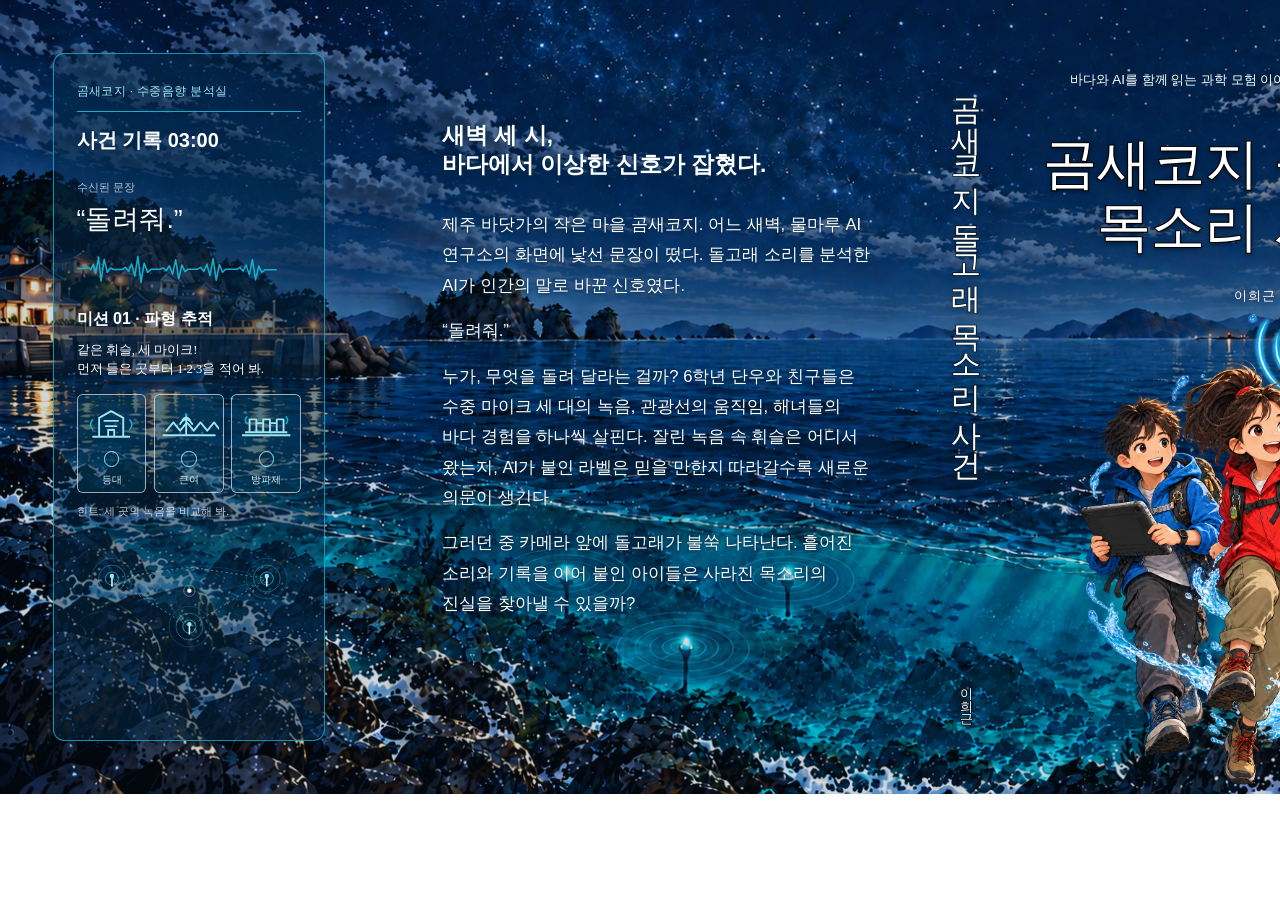
==== book/cover/cover-spread.html @ 7e7b638b "Clarify flap sound-tracking mission" ====
<!doctype html>
<html lang="ko">
<head>
<meta charset="utf-8">
<title>곰새코지 돌고래 목소리 사건 표지 펼침 시안</title>
<style>
@page{size:511mm 210mm;margin:0}
*{box-sizing:border-box}
html,body{margin:0;width:511mm;height:210mm}
body{font-family:"Nanum Gothic","Noto Sans CJK KR","Apple SD Gothic Neo",sans-serif;color:#fff}
.spread{position:relative;width:511mm;height:210mm;display:flex;overflow:hidden;background:url('../images/cover-wrap-panorama-v11.png') center/100% 100% no-repeat}
.spread:before{content:"";position:absolute;inset:0;background:rgba(6,43,74,.18);pointer-events:none;z-index:1}
.flap{position:relative;z-index:2;height:210mm;width:100mm;flex:none;padding:14mm;background:transparent;color:#fff}
.flap-card{height:182mm;border:.35mm solid rgba(22,174,207,.8);border-radius:3mm;padding:8mm 6mm;background:rgba(6,43,74,.48);position:relative}
.flap .eyebrow{font-size:9pt;line-height:1.3;color:#9be7f3;letter-spacing:.03em}
.flap .rule{height:.25mm;background:#16aeca;margin:3mm 0 4mm}
.flap h2{font-family:"Nanum Gothic","Apple SD Gothic Neo",sans-serif;font-size:15pt;line-height:1.3;margin:0 0 7mm}
.flap .label{font-size:8.5pt;color:rgba(255,255,255,.72);margin-bottom:2mm}
.flap .quote{font-family:"BM Yeonsung","배달의민족 연성",sans-serif;font-size:20pt;line-height:1.3;margin:0 0 2mm}
.flap .signal{display:block;width:100%;height:13mm;margin:0 0 4mm}
.flap h3{font-family:"Nanum Gothic","Apple SD Gothic Neo",sans-serif;font-size:12pt;line-height:1.3;margin:0 0 3mm}
.flap .challenge{font-family:"Nanum Myeongjo",serif;font-size:9.5pt;line-height:1.5;margin:0 0 4mm}
.flap .sites{display:flex;gap:2mm}
.flap .site{flex:1;min-width:0;text-align:center;padding:2mm 1mm 1.5mm;border:.3mm solid rgba(255,255,255,.62);border-radius:1.5mm;background:rgba(7,80,112,.28)}
.flap .site svg{display:block;width:100%;height:12mm;margin:0 auto 1mm}
.flap .site-name{font-size:7.5pt;line-height:1.2;white-space:nowrap;color:#d8f8fb}
.flap .order{display:inline-flex;width:4mm;height:4mm;align-items:center;justify-content:center;border:.3mm solid #9be7f3;border-radius:50%;color:#9be7f3;font-size:6.5pt;line-height:1;margin-bottom:1mm}
.flap .hint{font-size:8pt;line-height:1.4;color:rgba(255,255,255,.78);margin-top:3mm}
.flap .sonar-map{display:block;width:100%;height:37mm;margin-top:2mm}
.flap .name-label{font-size:8.5pt;color:rgba(255,255,255,.74);margin-top:8mm}
.flap .name-line{height:7mm;border-bottom:.3mm solid rgba(255,255,255,.85);margin-bottom:6mm}
.flap .role-title{font-family:"Nanum Gothic","Apple SD Gothic Neo",sans-serif;font-size:10pt;margin:0 0 4mm}
.flap .role{font-family:"Nanum Myeongjo",serif;font-size:9pt;line-height:1.65;margin:0}
.flap .role span{display:inline-block;width:3mm;height:3mm;border:.3mm solid #fff;margin-right:2mm;vertical-align:middle}
.flap .case-label{font-size:8pt;line-height:1.3;color:#9be7f3;margin-top:8mm;padding-top:4mm;border-top:1px solid rgba(255,255,255,.45)}
.flap .case{font-family:"BM Yeonsung","배달의민족 연성",sans-serif;font-size:11pt;line-height:1.4;margin:2mm 0 0}
.core{position:relative;z-index:2;width:311mm;height:210mm;flex:none;display:grid;grid-template-columns:148mm 15mm 148mm;overflow:hidden;background:transparent}
.back,.spine,.front{position:relative;height:210mm;min-width:0}
.back{padding:32mm 17mm 12mm;color:#fff}
.back h2{font-family:"BM Yeonsung","배달의민족 연성",sans-serif;font-size:17pt;line-height:1.3;margin:0 0 8mm;word-break:keep-all;text-shadow:0 1px 3px #062b4a}
.back p{font-family:"BM Yeonsung","배달의민족 연성",sans-serif;font-size:12.5pt;line-height:1.82;margin:0 0 4mm;word-break:keep-all;overflow-wrap:normal;text-shadow:0 1px 3px #062b4a}
.spine{display:flex;align-items:center;justify-content:center;color:#fff}
.spine-title,.spine-author{position:absolute;left:50%;transform:translateX(-50%);writing-mode:vertical-rl;white-space:nowrap;font-family:"BM Yeonsung","배달의민족 연성",sans-serif;-webkit-text-stroke:1.3px #000;paint-order:stroke fill;text-shadow:0 1px 4px #062b4a}
.spine-title{top:20mm;font-size:22.5pt;font-weight:400;line-height:1.08}
.spine-author{bottom:20mm;font-size:9.5pt;line-height:1.15}
.front{overflow:hidden;text-align:center;color:#fff}
.front h1{position:absolute;z-index:4;top:35mm;left:-2mm;right:16mm;margin:0;font-family:"BM Yeonsung","배달의민족 연성",sans-serif;font-size:40.8pt;line-height:1.16;font-weight:400;letter-spacing:0;-webkit-text-stroke:2px #000;paint-order:stroke fill;text-shadow:0 2px 5px rgba(0,0,0,.68)}
.front .author{position:absolute;z-index:3;top:76mm;left:51mm;width:36mm;font-family:"BM Yeonsung","배달의민족 연성",sans-serif;font-size:10pt;letter-spacing:.08em;text-shadow:0 1px 4px #062b4a}
.front .tagline{position:absolute;z-index:3;top:19mm;left:20mm;right:-2mm;text-align:left;font-family:"Malgun Gothic","맑은 고딕","Nanum Gothic","Apple SD Gothic Neo",sans-serif;font-size:10pt;line-height:1.25;text-shadow:0 1px 4px #062b4a}
.front .kids{position:absolute;z-index:2;width:109.6mm;left:19.2mm;bottom:1mm}
</style>
</head>
<body>
<main class="spread">
  <section class="flap">
    <div class="flap-card">
      <div class="eyebrow">곰새코지 · 수중음향 분석실</div>
      <div class="rule"></div>
      <h2>사건 기록 03:00</h2>
      <div class="label">수신된 문장</div>
      <div class="quote">“돌려줘.”</div>
      <svg class="signal" viewBox="0 0 720 130" aria-hidden="true">
        <path d="M0 65h28l8-4 8 8 8-18 8 29 9-51 8 76 10-70 10 42 10-14 10 5h28l10-7 10 13 10-24 10 39 10-63 10 83 10-61 11 29 12-10h28l10-4 10 9 10-16 10 27 10-46 10 61 10-44 10 21 10-8h30l10-6 10 13 10-22 10 35 10-54 10 69 10-50 10 25 10-10h36l10-5 10 11 10-19 10 31 10-49 10 65 10-44 10 20 10-8h38" fill="none" stroke="#16aeca" stroke-width="5" stroke-linejoin="round"/>
      </svg>
      <h3>미션 01 · 파형 추적</h3>
      <p class="challenge">같은 휘슬, 세 마이크!<br>먼저 들은 곳부터 1·2·3을 적어 봐.</p>
      <div class="sites">
        <div class="site"><svg viewBox="0 0 80 48" aria-hidden="true"><path d="M16 40h48M24 40V15l16-9 16 9v25M31 19h18M33 26h14M36 40V31h8v9" fill="none" stroke="#9be7f3" stroke-width="2.5" stroke-linecap="round" stroke-linejoin="round"/><path d="M16 17q-7 7 0 14M64 17q7 7 0 14" fill="none" stroke="#16aeca" stroke-width="2"/></svg><span class="order"></span><div class="site-name">등대</div></div>
        <div class="site"><svg viewBox="0 0 80 48" aria-hidden="true"><path d="M6 38h68M10 32l9-11 9 11 9-11 9 11 9-11 9 11 9-11 7 9M36 38V13M31 18q5-7 10 0M28 23q8-12 16 0" fill="none" stroke="#9be7f3" stroke-width="2.5" stroke-linecap="round" stroke-linejoin="round"/><circle cx="36" cy="11" r="2" fill="#16aeca"/></svg><span class="order"></span><div class="site-name">큰여</div></div>
        <div class="site"><svg viewBox="0 0 80 48" aria-hidden="true"><path d="M8 38h64M12 34h56M18 34V17h9v17M27 34V22h9v12M36 34V17h9v17M45 34V22h9v12M54 34V17h9v17" fill="none" stroke="#9be7f3" stroke-width="2.5" stroke-linejoin="round"/><path d="M15 13q-5 5 0 10M66 13q5 5 0 10" fill="none" stroke="#16aeca" stroke-width="2"/></svg><span class="order"></span><div class="site-name">방파제</div></div>
      </div>
      <div class="hint">힌트: 세 곳의 녹음을 비교해 봐.</div>
      <svg class="sonar-map" viewBox="0 0 720 300" aria-label="세 수중 마이크의 신호를 잇는 음향 탐사도">
        <path d="M112 91L360 54 608 91 360 245Z" fill="rgba(22,174,202,.06)" stroke="rgba(155,231,243,.5)" stroke-width="3" stroke-dasharray="7 9"/>
        <path d="M112 91Q360 8 608 91M112 91Q360 174 608 91M360 54Q272 153 360 245M360 54Q448 153 360 245" fill="none" stroke="rgba(22,174,202,.27)" stroke-width="2"/>
        <g fill="none" stroke="#16aeca" stroke-width="3">
          <circle cx="112" cy="91" r="21" opacity=".9"/><circle cx="112" cy="91" r="43" opacity=".55"/><circle cx="112" cy="91" r="65" opacity=".28"/>
          <circle cx="608" cy="91" r="21" opacity=".9"/><circle cx="608" cy="91" r="43" opacity=".55"/><circle cx="608" cy="91" r="65" opacity=".28"/>
          <circle cx="360" cy="245" r="21" opacity=".9"/><circle cx="360" cy="245" r="43" opacity=".55"/><circle cx="360" cy="245" r="65" opacity=".28"/>
        </g>
        <g stroke="#d8f8fb" stroke-width="5" stroke-linecap="round"><path d="M112 87v28M608 87v28M360 241v28"/></g>
        <g fill="#9be7f3"><circle cx="112" cy="83" r="7"/><circle cx="608" cy="83" r="7"/><circle cx="360" cy="237" r="7"/></g>
        <circle cx="360" cy="130" r="7" fill="#fff"/><circle cx="360" cy="130" r="18" fill="none" stroke="rgba(255,255,255,.55)" stroke-width="2"/>
      </svg>
    </div>
  </section>
  <div class="core">
    <section class="back">
      <h2>새벽 세 시,<br>바다에서 이상한 신호가 잡혔다.</h2>
      <p>제주 바닷가의 작은 마을 곰새코지. 어느 새벽, 물마루 AI 연구소의 화면에 낯선 문장이 떴다. 돌고래 소리를 분석한 AI가 인간의 말로 바꾼 신호였다.</p>
      <p>“돌려줘.”</p>
      <p>누가, 무엇을 돌려 달라는 걸까? 6학년 단우와 친구들은 수중 마이크 세 대의 녹음, 관광선의 움직임, 해녀들의 바다 경험을 하나씩 살핀다. 잘린 녹음 속 휘슬은 어디서 왔는지, AI가 붙인 라벨은 믿을 만한지 따라갈수록 새로운 의문이 생긴다.</p>
      <p>그러던 중 카메라 앞에 돌고래가 불쑥 나타난다. 흩어진 소리와 기록을 이어 붙인 아이들은 사라진 목소리의 진실을 찾아낼 수 있을까?</p>
    </section>
    <section class="spine">
      <span class="spine-title">곰새코지 돌고래 목소리 사건</span>
      <span class="spine-author">이희근</span>
    </section>
    <section class="front">
      <div class="tagline">바다와 AI를 함께 읽는 과학 모험 이야기</div>
      <h1>곰새코지 돌고래<br>목소리 사건</h1>
      <div class="author">이희근</div>
      <img class="kids" src="../images/title-adventure.png" alt="돌고래와 바다를 탐사하는 세 아이">
    </section>
  </div>
  <section class="flap">
    <div class="flap-card">
      <div class="eyebrow">곰새코지 바다탐사대</div>
      <div class="rule"></div>
      <h2>나의 탐사대원증</h2>
      <div class="name-label">이름</div>
      <div class="name-line"></div>
      <div class="role-title">내가 맡을 임무를 골라 봐!</div>
      <p class="role"><span></span>소리에 귀 기울이기<br><span></span>잘린 기록 찾아내기<br><span></span>바다의 단서 읽어내기</p>
      <div class="case-label">첫 번째 사건</div>
      <p class="case">“돌려줘.”라고 한 목소리의 주인을 찾아라!</p>
    </div>
  </section>
</main>
</body>
</html>
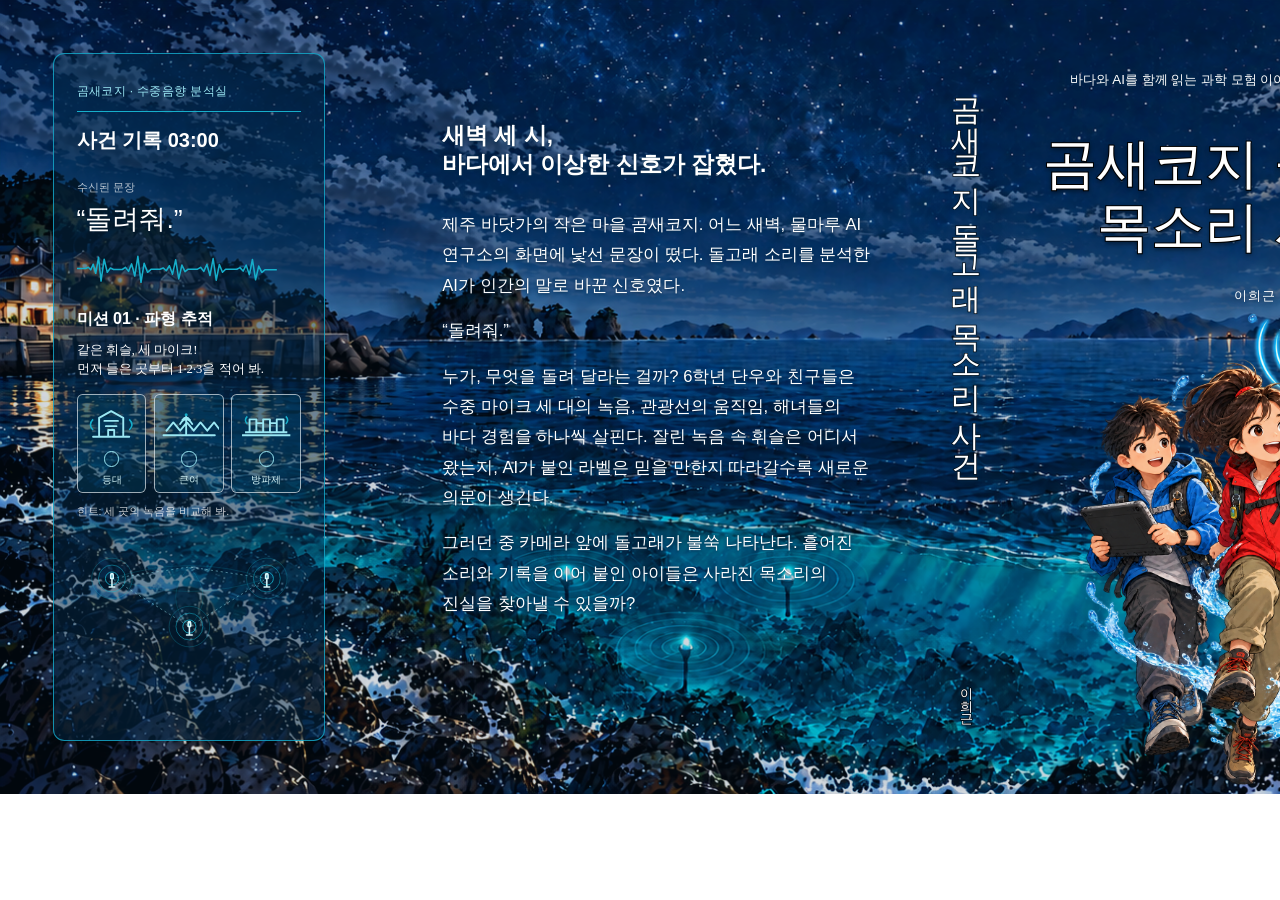
==== commit 2987729d: "Clarify hydrophone icons on flap" ====
--- a/book/cover/cover-spread.html
+++ b/book/cover/cover-spread.html
@@ -78,9 +78,12 @@
           <circle cx="608" cy="91" r="21" opacity=".9"/><circle cx="608" cy="91" r="43" opacity=".55"/><circle cx="608" cy="91" r="65" opacity=".28"/>
           <circle cx="360" cy="245" r="21" opacity=".9"/><circle cx="360" cy="245" r="43" opacity=".55"/><circle cx="360" cy="245" r="65" opacity=".28"/>
         </g>
-        <g stroke="#d8f8fb" stroke-width="5" stroke-linecap="round"><path d="M112 87v28M608 87v28M360 241v28"/></g>
-        <g fill="#9be7f3"><circle cx="112" cy="83" r="7"/><circle cx="608" cy="83" r="7"/><circle cx="360" cy="237" r="7"/></g>
-        <circle cx="360" cy="130" r="7" fill="#fff"/><circle cx="360" cy="130" r="18" fill="none" stroke="rgba(255,255,255,.55)" stroke-width="2"/>
+        <g stroke="#d8f8fb" stroke-width="5" stroke-linecap="round" stroke-linejoin="round">
+          <path d="M112 91v27m-9 0h18m-13-27h8v-12a4 4 0 0 0-8 0z" fill="rgba(11,134,165,.9)"/>
+          <path d="M608 91v27m-9 0h18m-13-27h8v-12a4 4 0 0 0-8 0z" fill="rgba(11,134,165,.9)"/>
+          <path d="M360 245v27m-9 0h18m-13-27h8v-12a4 4 0 0 0-8 0z" fill="rgba(11,134,165,.9)"/>
+        </g>
+        <g fill="#d8f8fb"><circle cx="112" cy="79" r="2.5"/><circle cx="608" cy="79" r="2.5"/><circle cx="360" cy="233" r="2.5"/></g>
       </svg>
     </div>
   </section>
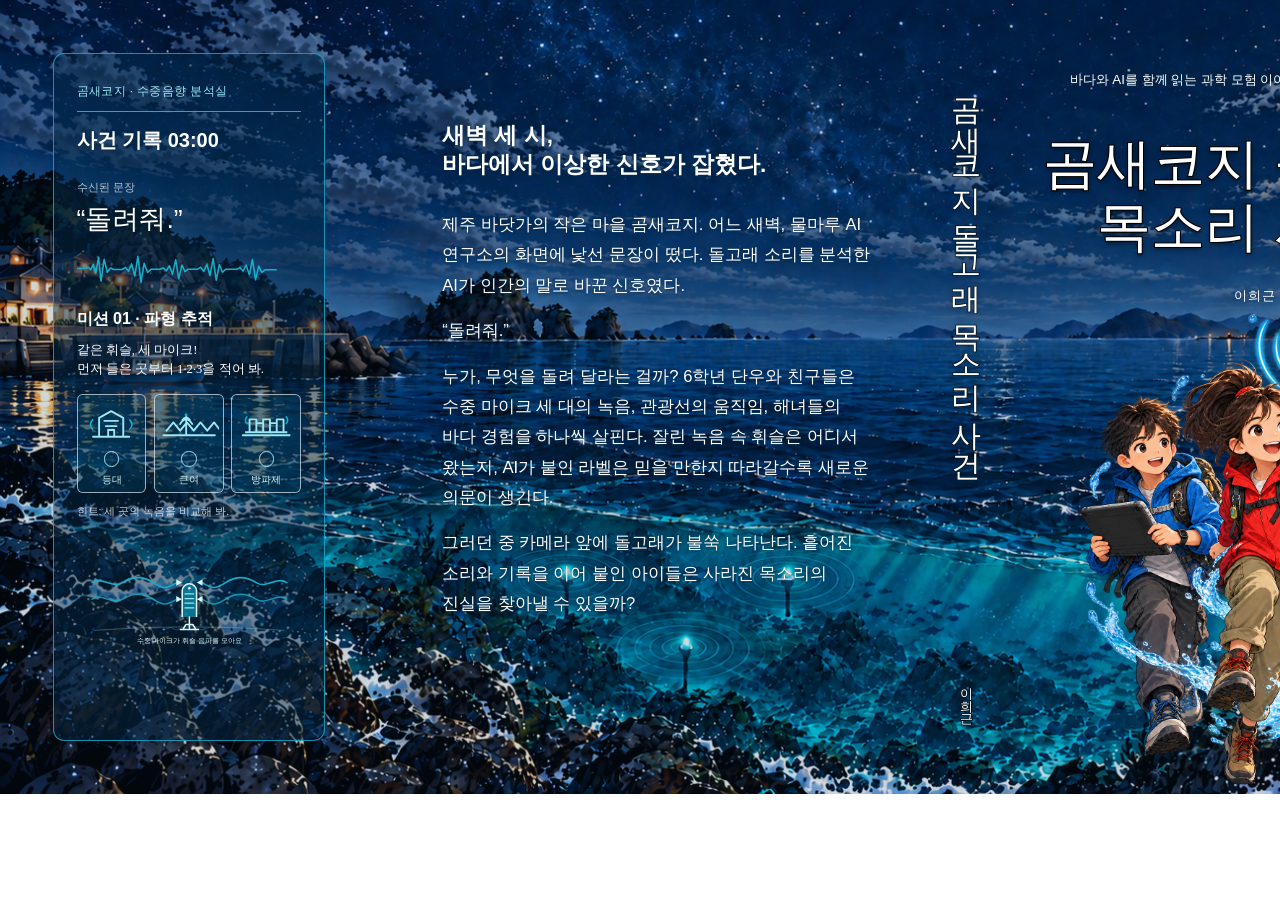
==== commit 38407bb7: "Illustrate sound collection with one hydrophone" ====
--- a/book/cover/cover-spread.html
+++ b/book/cover/cover-spread.html
@@ -26,7 +26,7 @@
 .flap .site-name{font-size:7.5pt;line-height:1.2;white-space:nowrap;color:#d8f8fb}
 .flap .order{display:inline-flex;width:4mm;height:4mm;align-items:center;justify-content:center;border:.3mm solid #9be7f3;border-radius:50%;color:#9be7f3;font-size:6.5pt;line-height:1;margin-bottom:1mm}
 .flap .hint{font-size:8pt;line-height:1.4;color:rgba(255,255,255,.78);margin-top:3mm}
-.flap .sonar-map{display:block;width:100%;height:37mm;margin-top:2mm}
+.flap .sonar-map{display:block;width:100%;height:39mm;margin-top:2mm}
 .flap .name-label{font-size:8.5pt;color:rgba(255,255,255,.74);margin-top:8mm}
 .flap .name-line{height:7mm;border-bottom:.3mm solid rgba(255,255,255,.85);margin-bottom:6mm}
 .flap .role-title{font-family:"Nanum Gothic","Apple SD Gothic Neo",sans-serif;font-size:10pt;margin:0 0 4mm}
@@ -70,20 +70,21 @@
         <div class="site"><svg viewBox="0 0 80 48" aria-hidden="true"><path d="M8 38h64M12 34h56M18 34V17h9v17M27 34V22h9v12M36 34V17h9v17M45 34V22h9v12M54 34V17h9v17" fill="none" stroke="#9be7f3" stroke-width="2.5" stroke-linejoin="round"/><path d="M15 13q-5 5 0 10M66 13q5 5 0 10" fill="none" stroke="#16aeca" stroke-width="2"/></svg><span class="order"></span><div class="site-name">방파제</div></div>
       </div>
       <div class="hint">힌트: 세 곳의 녹음을 비교해 봐.</div>
-      <svg class="sonar-map" viewBox="0 0 720 300" aria-label="세 수중 마이크의 신호를 잇는 음향 탐사도">
-        <path d="M112 91L360 54 608 91 360 245Z" fill="rgba(22,174,202,.06)" stroke="rgba(155,231,243,.5)" stroke-width="3" stroke-dasharray="7 9"/>
-        <path d="M112 91Q360 8 608 91M112 91Q360 174 608 91M360 54Q272 153 360 245M360 54Q448 153 360 245" fill="none" stroke="rgba(22,174,202,.27)" stroke-width="2"/>
-        <g fill="none" stroke="#16aeca" stroke-width="3">
-          <circle cx="112" cy="91" r="21" opacity=".9"/><circle cx="112" cy="91" r="43" opacity=".55"/><circle cx="112" cy="91" r="65" opacity=".28"/>
-          <circle cx="608" cy="91" r="21" opacity=".9"/><circle cx="608" cy="91" r="43" opacity=".55"/><circle cx="608" cy="91" r="65" opacity=".28"/>
-          <circle cx="360" cy="245" r="21" opacity=".9"/><circle cx="360" cy="245" r="43" opacity=".55"/><circle cx="360" cy="245" r="65" opacity=".28"/>
+      <svg class="sonar-map" viewBox="0 0 720 300" aria-label="음파가 한 대의 수중 마이크로 모이는 모습">
+        <path d="M55 245Q360 222 665 245" fill="none" stroke="rgba(155,231,243,.32)" stroke-width="3"/>
+        <path d="M275 244l24-8 19 8 20-8 22 8 20-8 19 8 24-8" fill="none" stroke="rgba(155,231,243,.22)" stroke-width="3"/>
+        <g fill="none" stroke="#16aeca" stroke-width="5" stroke-linecap="round">
+          <path d="M48 92 C82 70 112 114 146 92 S210 70 244 92 S286 112 320 92"/>
+          <path d="M48 145 C82 123 112 167 146 145 S210 123 244 145 S286 165 320 145" opacity=".8"/>
+          <path d="M672 92 C638 70 608 114 574 92 S510 70 476 92 S434 112 400 92"/>
+          <path d="M672 145 C638 123 608 167 574 145 S510 123 476 145 S434 165 400 145" opacity=".8"/>
         </g>
-        <g stroke="#d8f8fb" stroke-width="5" stroke-linecap="round" stroke-linejoin="round">
-          <path d="M112 91v27m-9 0h18m-13-27h8v-12a4 4 0 0 0-8 0z" fill="rgba(11,134,165,.9)"/>
-          <path d="M608 91v27m-9 0h18m-13-27h8v-12a4 4 0 0 0-8 0z" fill="rgba(11,134,165,.9)"/>
-          <path d="M360 245v27m-9 0h18m-13-27h8v-12a4 4 0 0 0-8 0z" fill="rgba(11,134,165,.9)"/>
-        </g>
-        <g fill="#d8f8fb"><circle cx="112" cy="79" r="2.5"/><circle cx="608" cy="79" r="2.5"/><circle cx="360" cy="233" r="2.5"/></g>
+        <path d="M318 82l18 10-18 10zM402 82l-18 10 18 10zM318 135l18 10-18 10zM402 135l-18 10 18 10z" fill="#d8f8fb"/>
+        <path d="M337 202V119a23 23 0 0 1 46 0v83" fill="rgba(11,134,165,.82)" stroke="#d8f8fb" stroke-width="5"/>
+        <path d="M346 128h28M346 143h28M346 158h28M346 173h28" stroke="#9be7f3" stroke-width="4" stroke-linecap="round"/>
+        <path d="M360 202v40m-29 0h58m-49-1 9-15h22l9 15" fill="none" stroke="#d8f8fb" stroke-width="5" stroke-linecap="round" stroke-linejoin="round"/>
+        <circle cx="360" cy="110" r="4" fill="#fff"/>
+        <text x="360" y="284" fill="#d8f8fb" font-size="22" text-anchor="middle" font-family="sans-serif">수중 마이크가 휘슬 음파를 모아요</text>
       </svg>
     </div>
   </section>
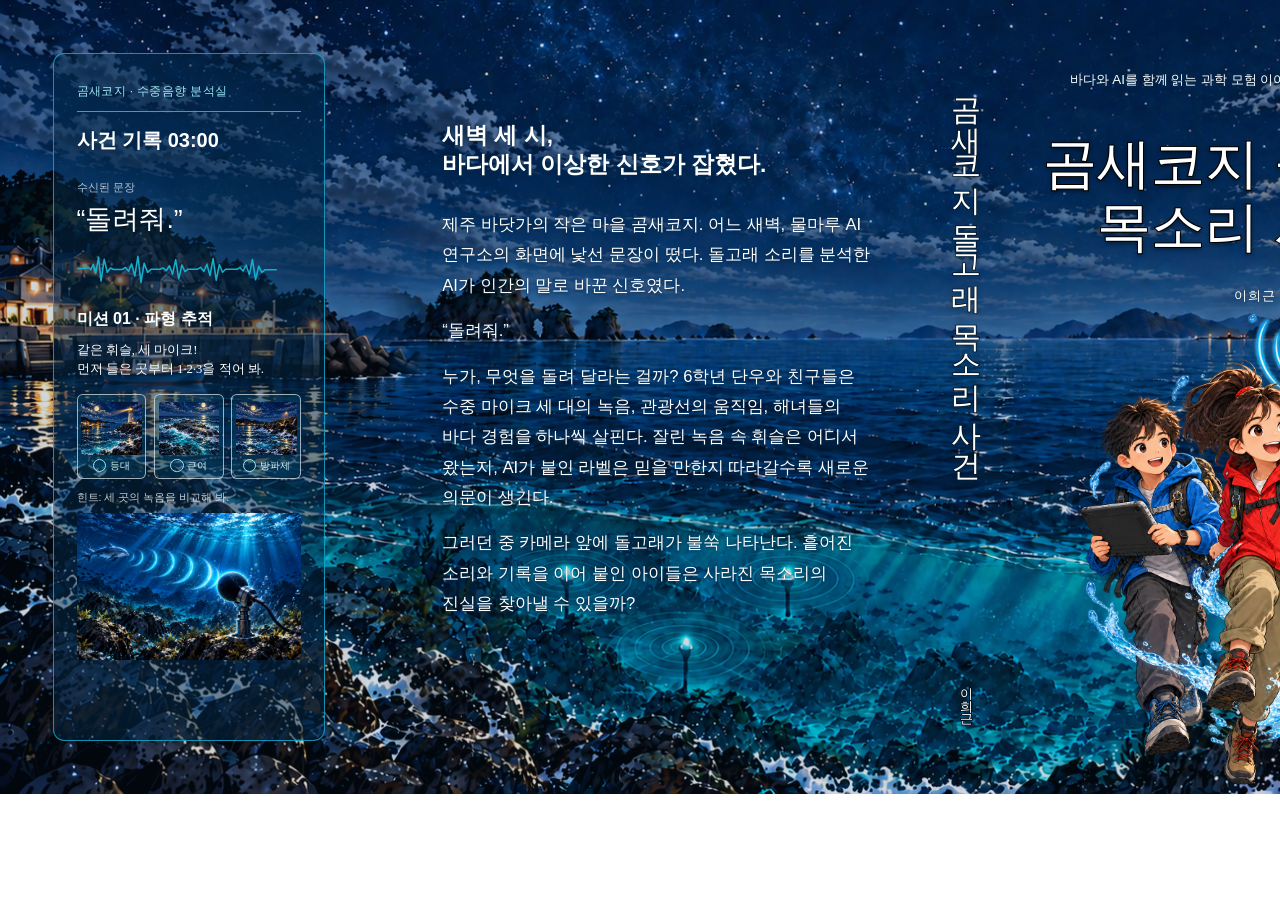
==== commit 42616463: "Paint flap cards in cover illustration style" ====
--- a/book/cover/cover-spread.html
+++ b/book/cover/cover-spread.html
@@ -22,11 +22,15 @@
 .flap .challenge{font-family:"Nanum Myeongjo",serif;font-size:9.5pt;line-height:1.5;margin:0 0 4mm}
 .flap .sites{display:flex;gap:2mm}
 .flap .site{flex:1;min-width:0;text-align:center;padding:2mm 1mm 1.5mm;border:.3mm solid rgba(255,255,255,.62);border-radius:1.5mm;background:rgba(7,80,112,.28)}
-.flap .site svg{display:block;width:100%;height:12mm;margin:0 auto 1mm}
+.flap .site-art{display:block;width:100%;height:14mm;margin:0 auto 1mm;object-fit:cover;border-radius:.7mm}
+.flap .site-art.lighthouse{object-position:84% 30%}
+.flap .site-art.reef{object-position:center 56%}
+.flap .site-art.breakwater{object-position:70% 56%}
+.flap .site-meta{display:flex;align-items:center;justify-content:center;gap:1mm}
 .flap .site-name{font-size:7.5pt;line-height:1.2;white-space:nowrap;color:#d8f8fb}
-.flap .order{display:inline-flex;width:4mm;height:4mm;align-items:center;justify-content:center;border:.3mm solid #9be7f3;border-radius:50%;color:#9be7f3;font-size:6.5pt;line-height:1;margin-bottom:1mm}
+.flap .order{display:inline-flex;width:3.5mm;height:3.5mm;align-items:center;justify-content:center;border:.3mm solid #9be7f3;border-radius:50%;color:#9be7f3;font-size:6.5pt;line-height:1}
 .flap .hint{font-size:8pt;line-height:1.4;color:rgba(255,255,255,.78);margin-top:3mm}
-.flap .sonar-map{display:block;width:100%;height:39mm;margin-top:2mm}
+.flap .sonar-map{display:block;width:100%;height:39mm;margin-top:2mm;object-fit:cover;object-position:center;border-radius:1mm}
 .flap .name-label{font-size:8.5pt;color:rgba(255,255,255,.74);margin-top:8mm}
 .flap .name-line{height:7mm;border-bottom:.3mm solid rgba(255,255,255,.85);margin-bottom:6mm}
 .flap .role-title{font-family:"Nanum Gothic","Apple SD Gothic Neo",sans-serif;font-size:10pt;margin:0 0 4mm}
@@ -65,27 +69,12 @@
       <h3>미션 01 · 파형 추적</h3>
       <p class="challenge">같은 휘슬, 세 마이크!<br>먼저 들은 곳부터 1·2·3을 적어 봐.</p>
       <div class="sites">
-        <div class="site"><svg viewBox="0 0 80 48" aria-hidden="true"><path d="M16 40h48M24 40V15l16-9 16 9v25M31 19h18M33 26h14M36 40V31h8v9" fill="none" stroke="#9be7f3" stroke-width="2.5" stroke-linecap="round" stroke-linejoin="round"/><path d="M16 17q-7 7 0 14M64 17q7 7 0 14" fill="none" stroke="#16aeca" stroke-width="2"/></svg><span class="order"></span><div class="site-name">등대</div></div>
-        <div class="site"><svg viewBox="0 0 80 48" aria-hidden="true"><path d="M6 38h68M10 32l9-11 9 11 9-11 9 11 9-11 9 11 9-11 7 9M36 38V13M31 18q5-7 10 0M28 23q8-12 16 0" fill="none" stroke="#9be7f3" stroke-width="2.5" stroke-linecap="round" stroke-linejoin="round"/><circle cx="36" cy="11" r="2" fill="#16aeca"/></svg><span class="order"></span><div class="site-name">큰여</div></div>
-        <div class="site"><svg viewBox="0 0 80 48" aria-hidden="true"><path d="M8 38h64M12 34h56M18 34V17h9v17M27 34V22h9v12M36 34V17h9v17M45 34V22h9v12M54 34V17h9v17" fill="none" stroke="#9be7f3" stroke-width="2.5" stroke-linejoin="round"/><path d="M15 13q-5 5 0 10M66 13q5 5 0 10" fill="none" stroke="#16aeca" stroke-width="2"/></svg><span class="order"></span><div class="site-name">방파제</div></div>
+        <div class="site"><img class="site-art lighthouse" src="../images/flap-lighthouse-v2.jpg" alt="달빛 아래 등대와 바다"><div class="site-meta"><span class="order"></span><div class="site-name">등대</div></div></div>
+        <div class="site"><img class="site-art reef" src="../images/flap-reef-v2.jpg" alt="밤바다 물결 위로 드러난 바위 큰여"><div class="site-meta"><span class="order"></span><div class="site-name">큰여</div></div></div>
+        <div class="site"><img class="site-art breakwater" src="../images/flap-breakwater-v2.jpg" alt="파도가 부서지는 방파제와 테트라포드"><div class="site-meta"><span class="order"></span><div class="site-name">방파제</div></div></div>
       </div>
       <div class="hint">힌트: 세 곳의 녹음을 비교해 봐.</div>
-      <svg class="sonar-map" viewBox="0 0 720 300" aria-label="음파가 한 대의 수중 마이크로 모이는 모습">
-        <path d="M55 245Q360 222 665 245" fill="none" stroke="rgba(155,231,243,.32)" stroke-width="3"/>
-        <path d="M275 244l24-8 19 8 20-8 22 8 20-8 19 8 24-8" fill="none" stroke="rgba(155,231,243,.22)" stroke-width="3"/>
-        <g fill="none" stroke="#16aeca" stroke-width="5" stroke-linecap="round">
-          <path d="M48 92 C82 70 112 114 146 92 S210 70 244 92 S286 112 320 92"/>
-          <path d="M48 145 C82 123 112 167 146 145 S210 123 244 145 S286 165 320 145" opacity=".8"/>
-          <path d="M672 92 C638 70 608 114 574 92 S510 70 476 92 S434 112 400 92"/>
-          <path d="M672 145 C638 123 608 167 574 145 S510 123 476 145 S434 165 400 145" opacity=".8"/>
-        </g>
-        <path d="M318 82l18 10-18 10zM402 82l-18 10 18 10zM318 135l18 10-18 10zM402 135l-18 10 18 10z" fill="#d8f8fb"/>
-        <path d="M337 202V119a23 23 0 0 1 46 0v83" fill="rgba(11,134,165,.82)" stroke="#d8f8fb" stroke-width="5"/>
-        <path d="M346 128h28M346 143h28M346 158h28M346 173h28" stroke="#9be7f3" stroke-width="4" stroke-linecap="round"/>
-        <path d="M360 202v40m-29 0h58m-49-1 9-15h22l9 15" fill="none" stroke="#d8f8fb" stroke-width="5" stroke-linecap="round" stroke-linejoin="round"/>
-        <circle cx="360" cy="110" r="4" fill="#fff"/>
-        <text x="360" y="284" fill="#d8f8fb" font-size="22" text-anchor="middle" font-family="sans-serif">수중 마이크가 휘슬 음파를 모아요</text>
-      </svg>
+      <img class="sonar-map" src="../images/flap-hydrophone-v2.jpg" alt="돌고래가 낸 빛나는 음파가 한 대의 수중 마이크에 모이는 바닷속 장면">
     </div>
   </section>
   <div class="core">
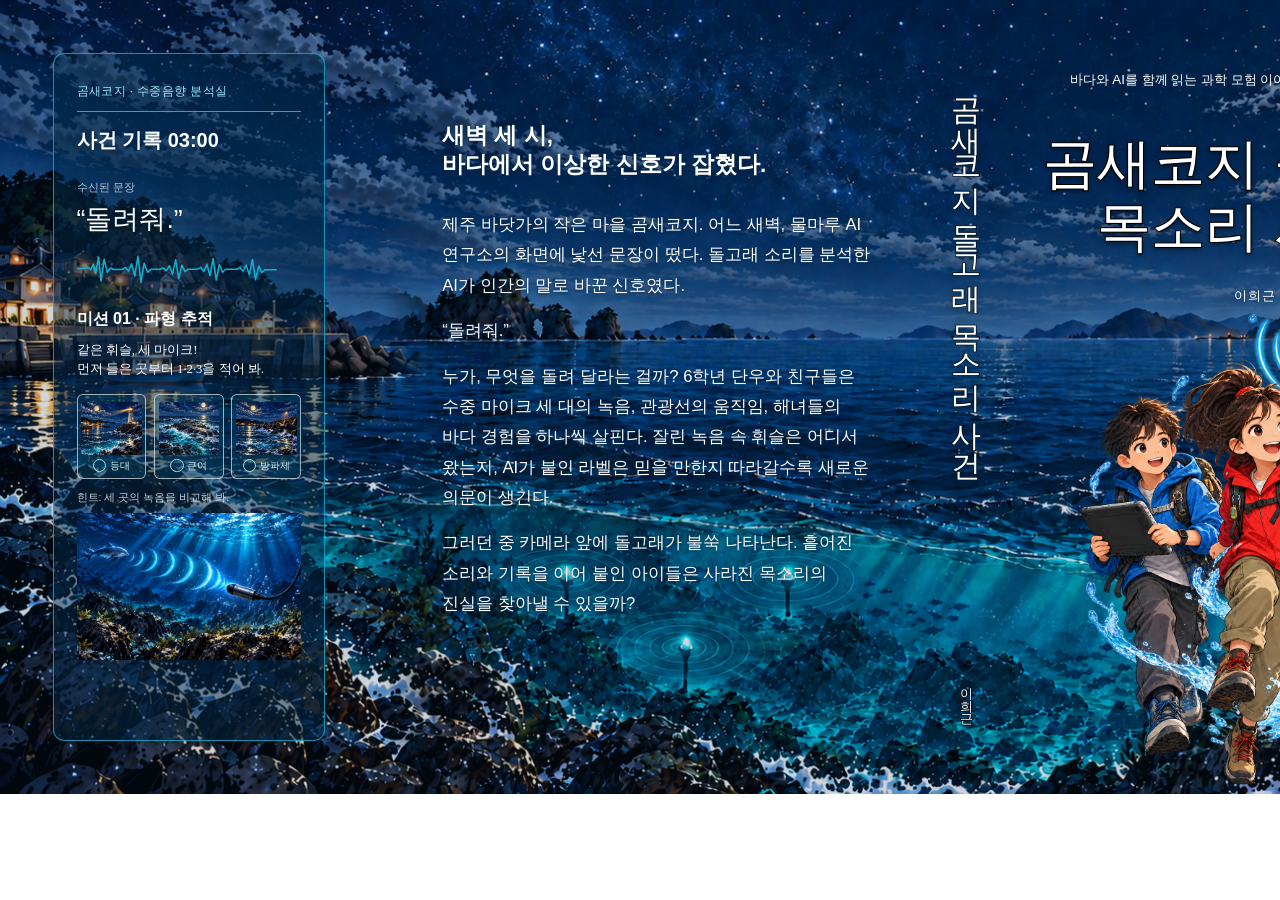
==== commit 8accd521: "Make hydrophone depiction more realistic" ====
--- a/book/cover/cover-spread.html
+++ b/book/cover/cover-spread.html
@@ -74,7 +74,7 @@
         <div class="site"><img class="site-art breakwater" src="../images/flap-breakwater-v2.jpg" alt="파도가 부서지는 방파제와 테트라포드"><div class="site-meta"><span class="order"></span><div class="site-name">방파제</div></div></div>
       </div>
       <div class="hint">힌트: 세 곳의 녹음을 비교해 봐.</div>
-      <img class="sonar-map" src="../images/flap-hydrophone-v2.jpg" alt="돌고래가 낸 빛나는 음파가 한 대의 수중 마이크에 모이는 바닷속 장면">
+      <img class="sonar-map" src="../images/flap-hydrophone-v3.jpg" alt="돌고래의 음파가 방수 원통형 센서와 케이블로 된 수중 마이크에 모이는 장면">
     </div>
   </section>
   <div class="core">
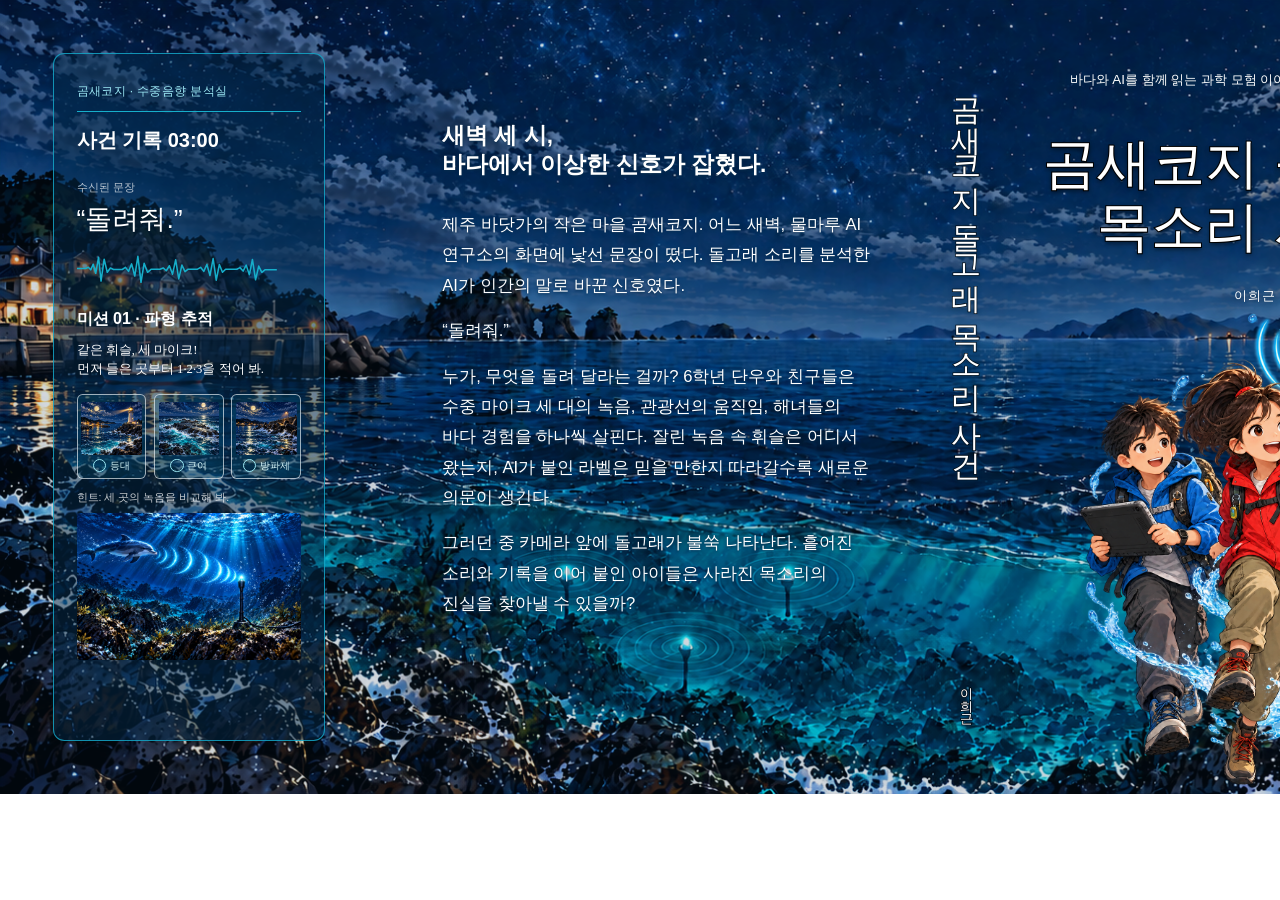
==== commit b3ffe9c8: "Refine hydrophone mount and enlarge dolphin" ====
--- a/book/cover/cover-spread.html
+++ b/book/cover/cover-spread.html
@@ -30,7 +30,7 @@
 .flap .site-name{font-size:7.5pt;line-height:1.2;white-space:nowrap;color:#d8f8fb}
 .flap .order{display:inline-flex;width:3.5mm;height:3.5mm;align-items:center;justify-content:center;border:.3mm solid #9be7f3;border-radius:50%;color:#9be7f3;font-size:6.5pt;line-height:1}
 .flap .hint{font-size:8pt;line-height:1.4;color:rgba(255,255,255,.78);margin-top:3mm}
-.flap .sonar-map{display:block;width:100%;height:39mm;margin-top:2mm;object-fit:cover;object-position:center;border-radius:1mm}
+.flap .hydrophone-scene{display:block;width:100%;height:39mm;margin-top:2mm;object-fit:cover;object-position:center;border-radius:1mm}
 .flap .name-label{font-size:8.5pt;color:rgba(255,255,255,.74);margin-top:8mm}
 .flap .name-line{height:7mm;border-bottom:.3mm solid rgba(255,255,255,.85);margin-bottom:6mm}
 .flap .role-title{font-family:"Nanum Gothic","Apple SD Gothic Neo",sans-serif;font-size:10pt;margin:0 0 4mm}
@@ -74,7 +74,7 @@
         <div class="site"><img class="site-art breakwater" src="../images/flap-breakwater-v2.jpg" alt="파도가 부서지는 방파제와 테트라포드"><div class="site-meta"><span class="order"></span><div class="site-name">방파제</div></div></div>
       </div>
       <div class="hint">힌트: 세 곳의 녹음을 비교해 봐.</div>
-      <img class="sonar-map" src="../images/flap-hydrophone-v3.jpg" alt="돌고래의 음파가 방수 원통형 센서와 케이블로 된 수중 마이크에 모이는 장면">
+      <img class="hydrophone-scene" src="../images/flap-hydrophone-v4.jpg" alt="커다란 돌고래가 낸 음파가 해저의 세로형 방수 수중 센서에 모이는 장면">
     </div>
   </section>
   <div class="core">
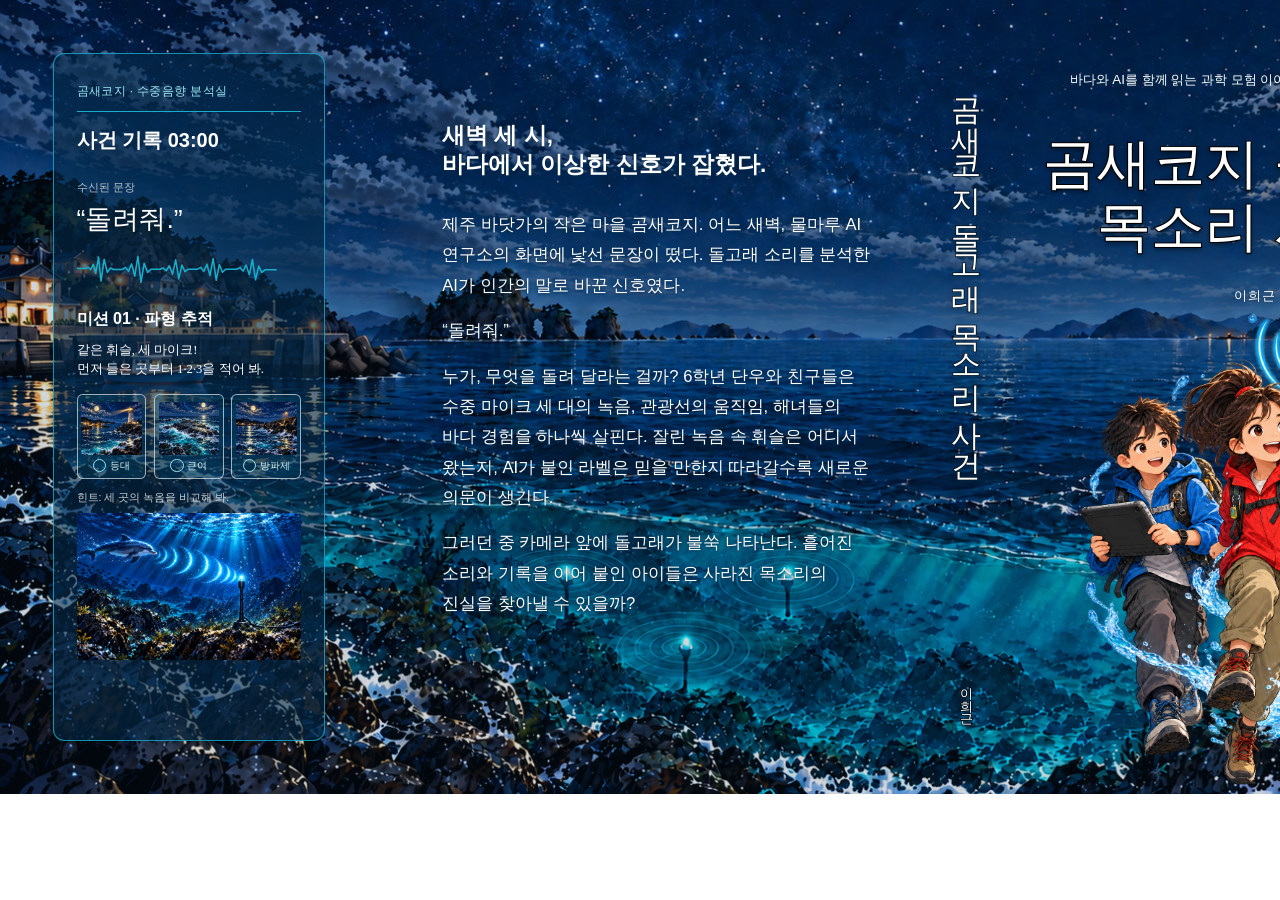
==== commit 167beb87: "Improve flap panel text contrast" ====
--- a/book/cover/cover-spread.html
+++ b/book/cover/cover-spread.html
@@ -11,7 +11,7 @@
 .spread{position:relative;width:511mm;height:210mm;display:flex;overflow:hidden;background:url('../images/cover-wrap-panorama-v11.png') center/100% 100% no-repeat}
 .spread:before{content:"";position:absolute;inset:0;background:rgba(6,43,74,.18);pointer-events:none;z-index:1}
 .flap{position:relative;z-index:2;height:210mm;width:100mm;flex:none;padding:14mm;background:transparent;color:#fff}
-.flap-card{height:182mm;border:.35mm solid rgba(22,174,207,.8);border-radius:3mm;padding:8mm 6mm;background:rgba(6,43,74,.48);position:relative}
+.flap-card{height:182mm;border:.35mm solid rgba(22,174,207,.8);border-radius:3mm;padding:8mm 6mm;background:rgba(6,43,74,.58);position:relative}
 .flap .eyebrow{font-size:9pt;line-height:1.3;color:#9be7f3;letter-spacing:.03em}
 .flap .rule{height:.25mm;background:#16aeca;margin:3mm 0 4mm}
 .flap h2{font-family:"Nanum Gothic","Apple SD Gothic Neo",sans-serif;font-size:15pt;line-height:1.3;margin:0 0 7mm}
@@ -38,6 +38,12 @@
 .flap .role span{display:inline-block;width:3mm;height:3mm;border:.3mm solid #fff;margin-right:2mm;vertical-align:middle}
 .flap .case-label{font-size:8pt;line-height:1.3;color:#9be7f3;margin-top:8mm;padding-top:4mm;border-top:1px solid rgba(255,255,255,.45)}
 .flap .case{font-family:"BM Yeonsung","배달의민족 연성",sans-serif;font-size:11pt;line-height:1.4;margin:2mm 0 0}
+.flap .mission-followup{margin-top:8mm;padding-top:4mm;border-top:1px solid rgba(255,255,255,.45)}
+.flap .mission-followup-title{font-size:8pt;line-height:1.3;color:#9be7f3;margin:0 0 3mm}
+.flap .mission-item{display:grid;grid-template-columns:7mm 1fr;column-gap:2mm;align-items:start;margin:0 0 3mm}
+.flap .mission-number{display:flex;width:5mm;height:5mm;align-items:center;justify-content:center;border:.3mm solid #9be7f3;border-radius:50%;color:#9be7f3;font-size:7pt;line-height:1}
+.flap .mission-heading{font-size:9pt;line-height:1.3;color:#fff;margin:0 0 1mm}
+.flap .mission-task{font-family:"Nanum Myeongjo",serif;font-size:8.5pt;line-height:1.45;margin:0;color:rgba(255,255,255,.88)}
 .core{position:relative;z-index:2;width:311mm;height:210mm;flex:none;display:grid;grid-template-columns:148mm 15mm 148mm;overflow:hidden;background:transparent}
 .back,.spine,.front{position:relative;height:210mm;min-width:0}
 .back{padding:32mm 17mm 12mm;color:#fff}
@@ -105,8 +111,17 @@
       <div class="name-line"></div>
       <div class="role-title">내가 맡을 임무를 골라 봐!</div>
       <p class="role"><span></span>소리에 귀 기울이기<br><span></span>잘린 기록 찾아내기<br><span></span>바다의 단서 읽어내기</p>
-      <div class="case-label">첫 번째 사건</div>
-      <p class="case">“돌려줘.”라고 한 목소리의 주인을 찾아라!</p>
+      <div class="mission-followup">
+        <div class="mission-followup-title">이어지는 탐사 미션</div>
+        <div class="mission-item">
+          <span class="mission-number">2</span>
+          <div><div class="mission-heading">항적 대조</div><p class="mission-task">배가 지난 때와 녹음 시각을 맞춰 소리 변화의 까닭을 찾아봐.</p></div>
+        </div>
+        <div class="mission-item">
+          <span class="mission-number">3</span>
+          <div><div class="mission-heading">AI 라벨 검증</div><p class="mission-task">AI가 붙인 이름을 원본 소리와 비교해 봐. 정말 믿어도 될까?</p></div>
+        </div>
+      </div>
     </div>
   </section>
 </main>
